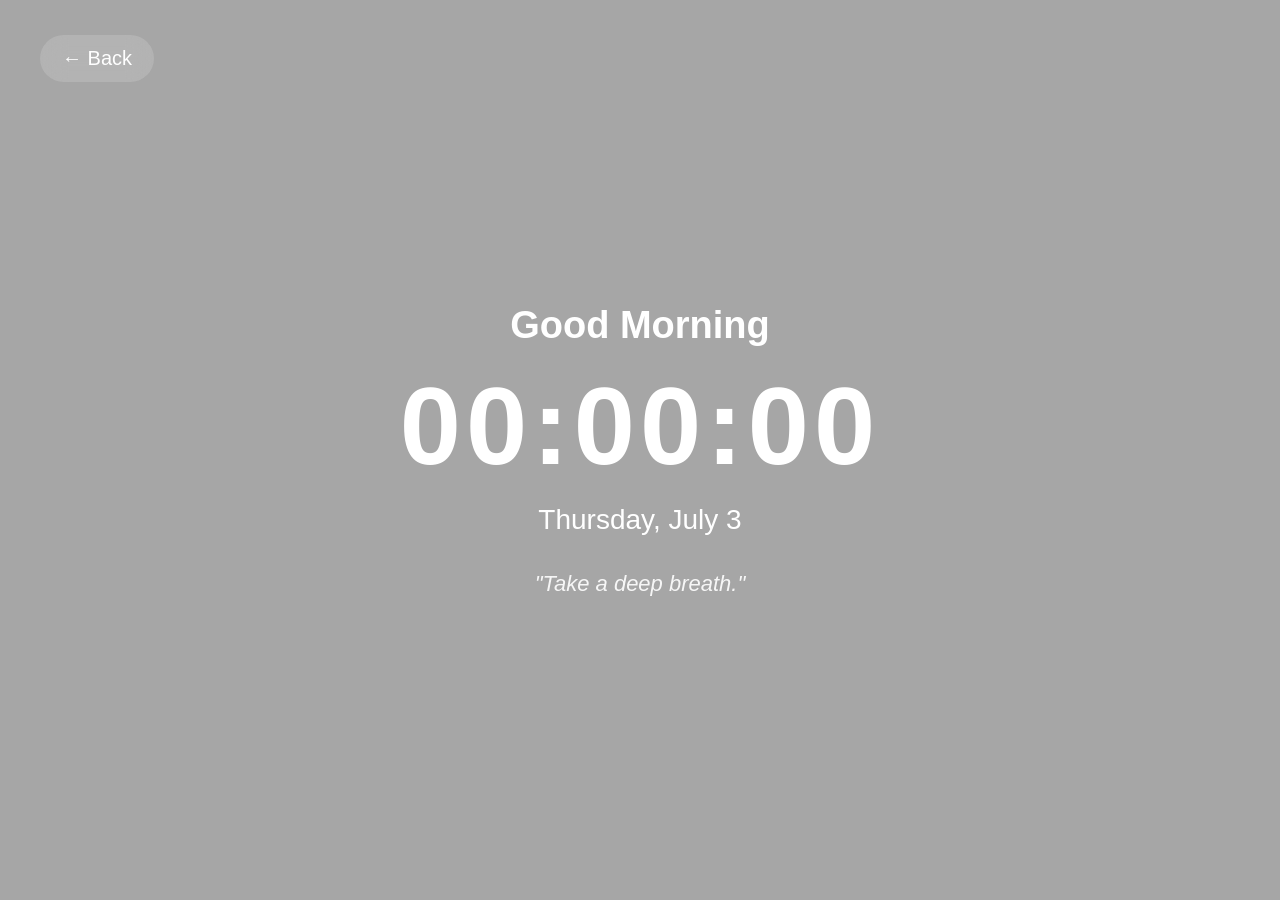
==== nature.html @ 56ef3ee6 "sep files" ====
<!DOCTYPE html>
<html lang="en">

<head>

    <meta charset="UTF-8">

    <meta name="viewport" content="width=device-width, initial-scale=1.0">

    <title>Nature Clock</title>

    <link rel="stylesheet" href="nature.css">

</head>

<body>

    <!-- Background Video -->

    <video autoplay muted loop id="bg-video">

        <source src="videos/nature.mp4" type="video/mp4">

    </video>

    <!-- Dark Overlay -->

    <div class="overlay"></div>

    <!-- Back Button -->

    <a href="index.html" class="back">

        ← Back

    </a>

    <!-- Clock -->

    <div class="clock-container">

        <h2 id="greeting">

            Good Morning

        </h2>

        <h1 id="clock">

            00:00:00

        </h1>

        <p id="date">

            Thursday, July 3

        </p>

        <p class="quote">

            "Take a deep breath."

        </p>

    </div>

    <script src="nature.js"></script>

</body>

</html>
---- nature.css ----
/* Remove default spacing */

*{
    margin:0;
    padding:0;
    box-sizing:border-box;
}

body{

    font-family:'Poppins',sans-serif;
    overflow:hidden;

}

/* Background Video */

#bg-video{

    position:fixed;

    top:0;
    left:0;

    width:100%;
    height:100%;

    object-fit:cover;

    z-index:-2;

}

/* Dark Overlay */

.overlay{

    position:fixed;

    top:0;
    left:0;

    width:100%;
    height:100%;

    background:rgba(0,0,0,.35);

    z-index:-1;

}

/* Back Button */

.back{

    position:absolute;

    top:35px;
    left:40px;

    text-decoration:none;

    color:white;

    font-size:20px;

    padding:12px 22px;

    border-radius:30px;

    background:rgba(255,255,255,.15);

    backdrop-filter:blur(12px);

    transition:.4s;

}

/* Hover */

.back:hover{

    background:rgba(180,255,180,.25);

}

/* Clock Container */

.clock-container{

    height:100vh;

    display:flex;

    flex-direction:column;

    justify-content:center;

    align-items:center;

    color:white;

    text-align:center;

}

/* Greeting */

#greeting{

    font-size:38px;

    margin-bottom:15px;

}

/* Clock */

#clock{

    font-size:110px;

    font-weight:600;

    letter-spacing:5px;

}

/* Date */

#date{

    margin-top:15px;

    font-size:28px;

}

/* Quote */

.quote{

    margin-top:35px;

    font-size:22px;

    font-style:italic;

    opacity:.9;

}
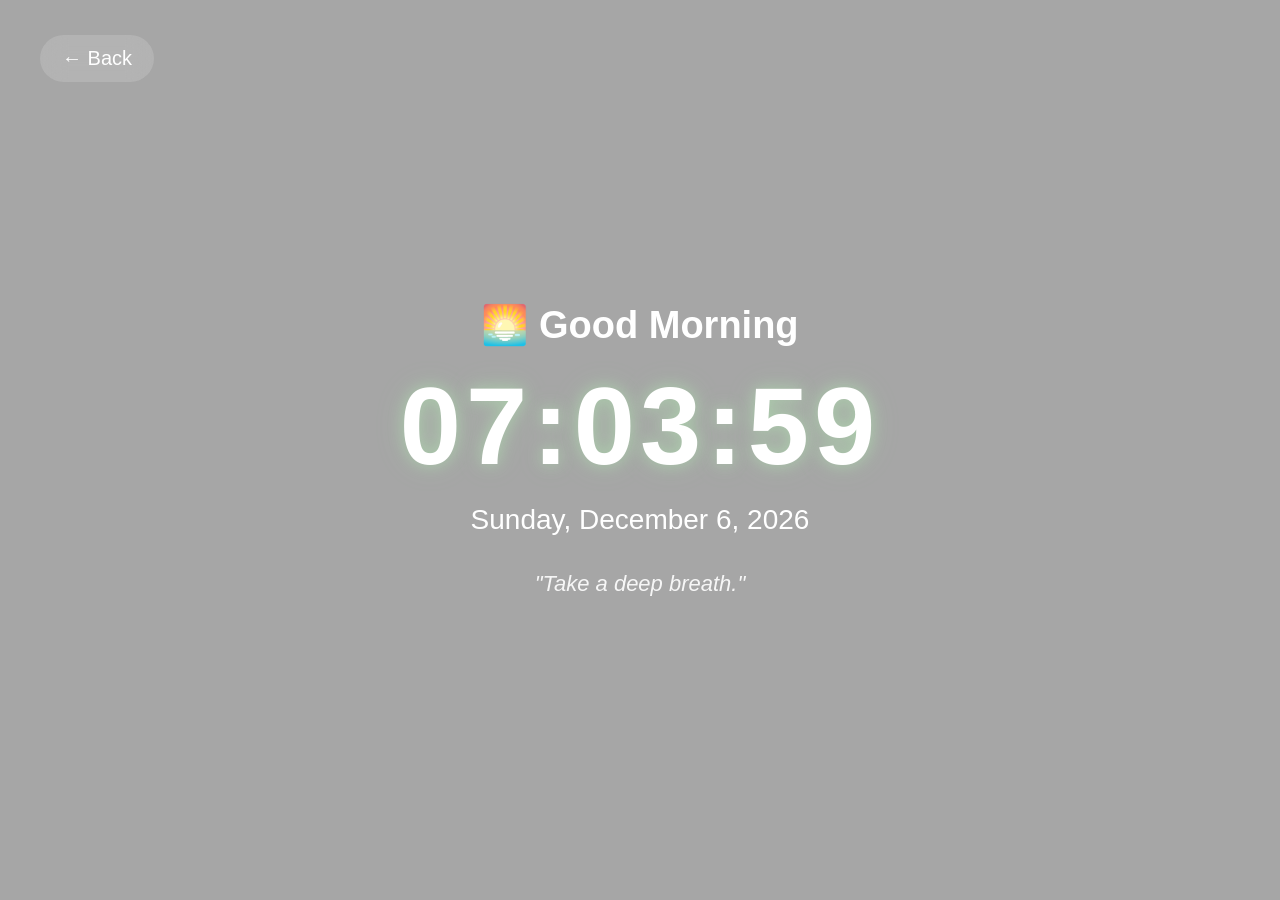
==== commit 6a11343b: "js file" ====
--- a/nature.html
+++ b/nature.html
@@ -65,7 +65,7 @@
 
     </div>
 
-    <script src="nature.js"></script>
+    <script src="clock.js"></script>
 
 </body>
 
--- a/nature.css
+++ b/nature.css
@@ -124,6 +124,10 @@
 
     letter-spacing:5px;
 
+    text-shadow:
+    0 0 15px rgba(180,255,180,.4),
+    0 0 30px rgba(180,255,180,.2);
+
 }
 
 /* Date */
